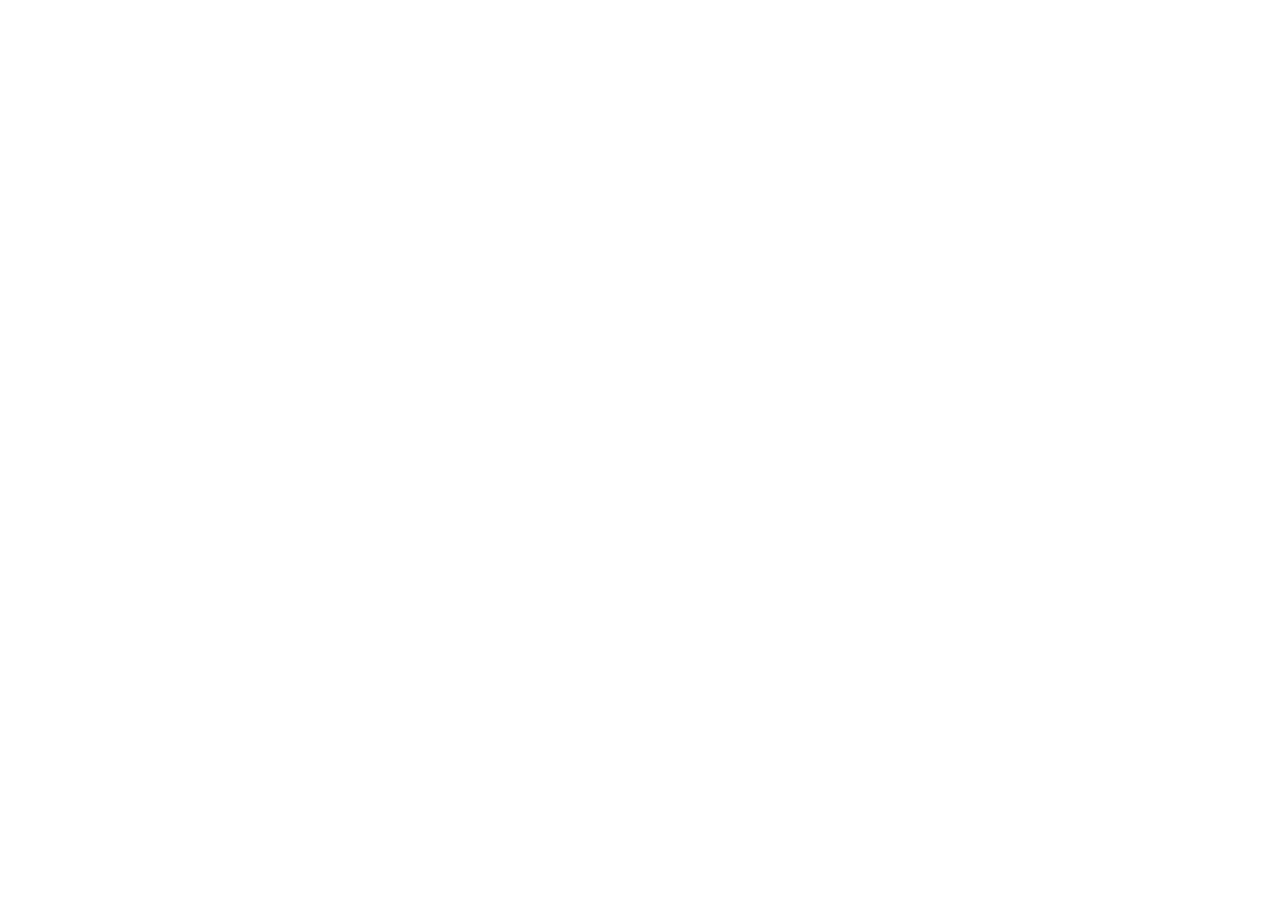
==== profile.html @ 198a17d9 "add profile html for the second page" ====
<!doctype html>
<html lang="en">
  <head>
    <meta charset="UTF-8" />
    <meta name="viewport" content="width=device-width, initial-scale=1.0" />
    <title>Midterm</title>
    <link rel="stylesheet" href="style.css" />
  </head>
  <body></body>
</html>
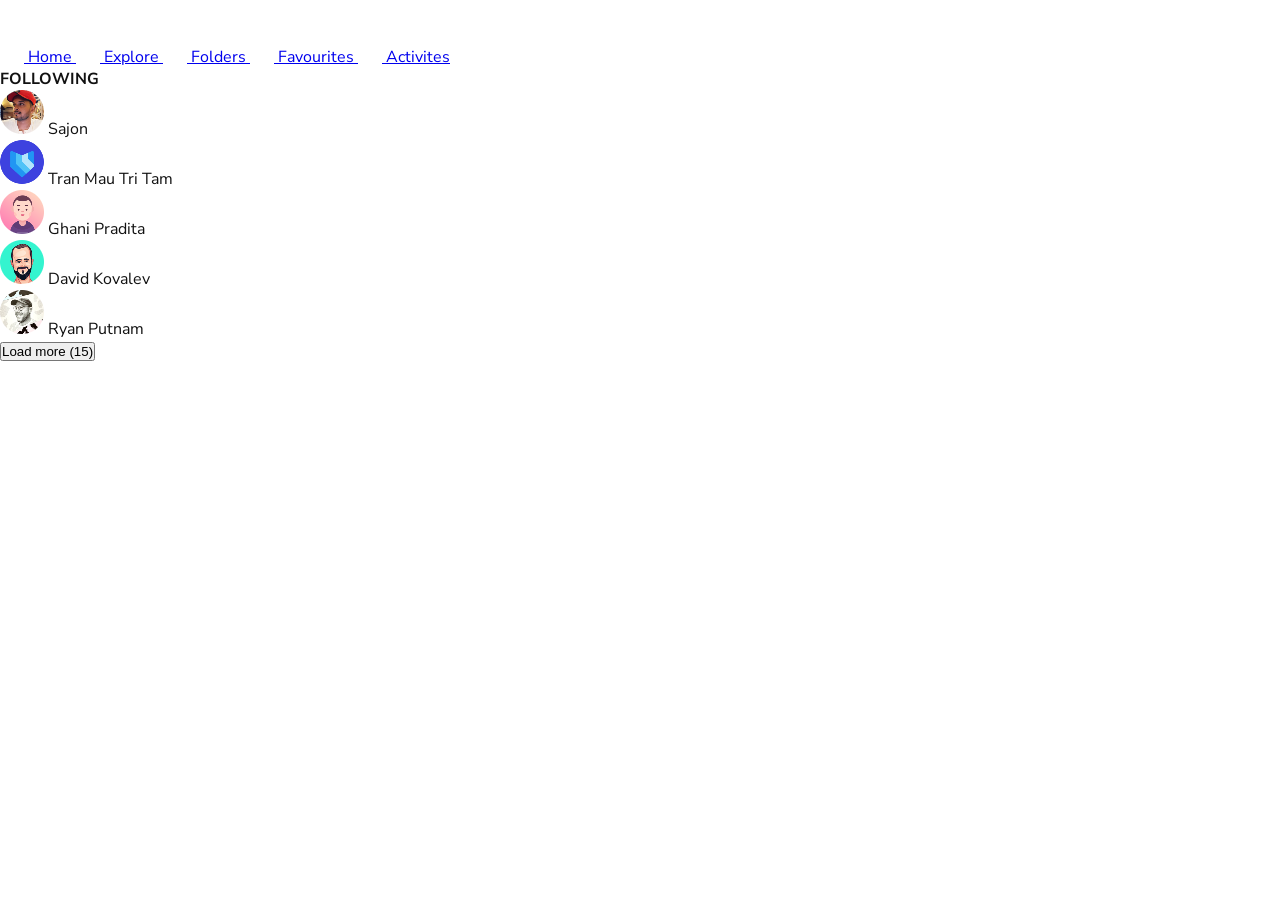
==== commit a17fbb88: "add aside structure within html for both pages" ====
--- a/profile.html
+++ b/profile.html
@@ -3,8 +3,82 @@
   <head>
     <meta charset="UTF-8" />
     <meta name="viewport" content="width=device-width, initial-scale=1.0" />
+    <meta
+      name="description"
+      content="Design.today - User Profile and Order History."
+    />
+    <meta name="keywords" content="design, profile, orders, history" />
+    <meta property="og:title" content="Design.today - Profile" />
+    <meta
+      property="og:description"
+      content="View your order history and account details."
+    />
+    <meta property="og:image" content="images/profile_photo.png" />
+    <meta property="og:url" content="https://www.design.today/profile" />
+    <meta property="og:type" content="website" />
     <title>Midterm</title>
+    <link rel="preconnect" href="https://fonts.googleapis.com" />
+    <link rel="preconnect" href="https://fonts.gstatic.com" crossorigin />
+    <link
+      href="https://fonts.googleapis.com/css2?family=Nunito+Sans:ital,opsz,wght@0,6..12,200..1000;1,6..12,200..1000&display=swap"
+      rel="stylesheet"
+    />
     <link rel="stylesheet" href="style.css" />
   </head>
-  <body></body>
+  <body>
+    <aside class="sidebar">
+      <div class="sidebar-header">
+        <img src="images/design.today.svg" alt="Design Today Logo" />
+        <img src="images/menu_icon.svg" alt="Menu" class="menu-icon" />
+      </div>
+      <nav class="sidebar-nav">
+        <a href="index.html" class="nav-item">
+          <img src="images/home_icon.svg" alt="Home" />
+          <span>Home</span>
+        </a>
+        <a href="#" class="nav-item">
+          <img src="images/explore_icon.svg" alt="Explore" />
+          <span>Explore</span>
+        </a>
+        <a href="#" class="nav-item">
+          <img src="images/folder_icon.svg" alt="Folders" />
+          <span>Folders</span>
+        </a>
+        <a href="#" class="nav-item">
+          <img src="images/favourites_icon.svg" alt="Favourites" />
+          <span>Favourites</span>
+        </a>
+        <a href="#" class="nav-item">
+          <img src="images/activities_icon.svg" alt="Activities" />
+          <span>Activites</span>
+        </a>
+      </nav>
+      <div class="sidebar-following">
+        <h4>FOLLOWING</h4>
+        <div class="following-list">
+          <div class="following-item">
+            <img src="images/following1.png" alt="Sajon" />
+            <span>Sajon</span>
+          </div>
+          <div class="following-item">
+            <img src="images/following2.png" alt="Tran Mau Tri Tam" />
+            <span>Tran Mau Tri Tam</span>
+          </div>
+          <div class="following-item">
+            <img src="images/following3.png" alt="Ghani Pradita" />
+            <span>Ghani Pradita</span>
+          </div>
+          <div class="following-item">
+            <img src="images/following4.png" alt="David Kovalev" />
+            <span>David Kovalev</span>
+          </div>
+          <div class="following-item">
+            <img src="images/following5.png" alt="Ryan Putnam" />
+            <span>Ryan Putnam</span>
+          </div>
+        </div>
+        <button class="load-more-btn">Load more (15)</button>
+      </div>
+    </aside>
+  </body>
 </html>
--- a/style.css
+++ b/style.css
@@ -0,0 +1,24 @@
+:root {
+  --white: #ffffff;
+  --pink: #ff2288;
+  --bg-light: #f8f8f8;
+  --dark-1: #111111;
+  --dark-2: #222222;
+  --gray-1: #f2f2f2;
+  --gray-2: #d8d8d8;
+  --gray-3: #fafafa;
+}
+
+* {
+  margin: 0;
+  padding: 0;
+  box-sizing: border-box;
+}
+
+body {
+  font-family: "Nunito Sans", sans-serif;
+  display: flex;
+  background-color: var(--white);
+  color: var(--dark-1);
+  min-height: 100vh;
+}
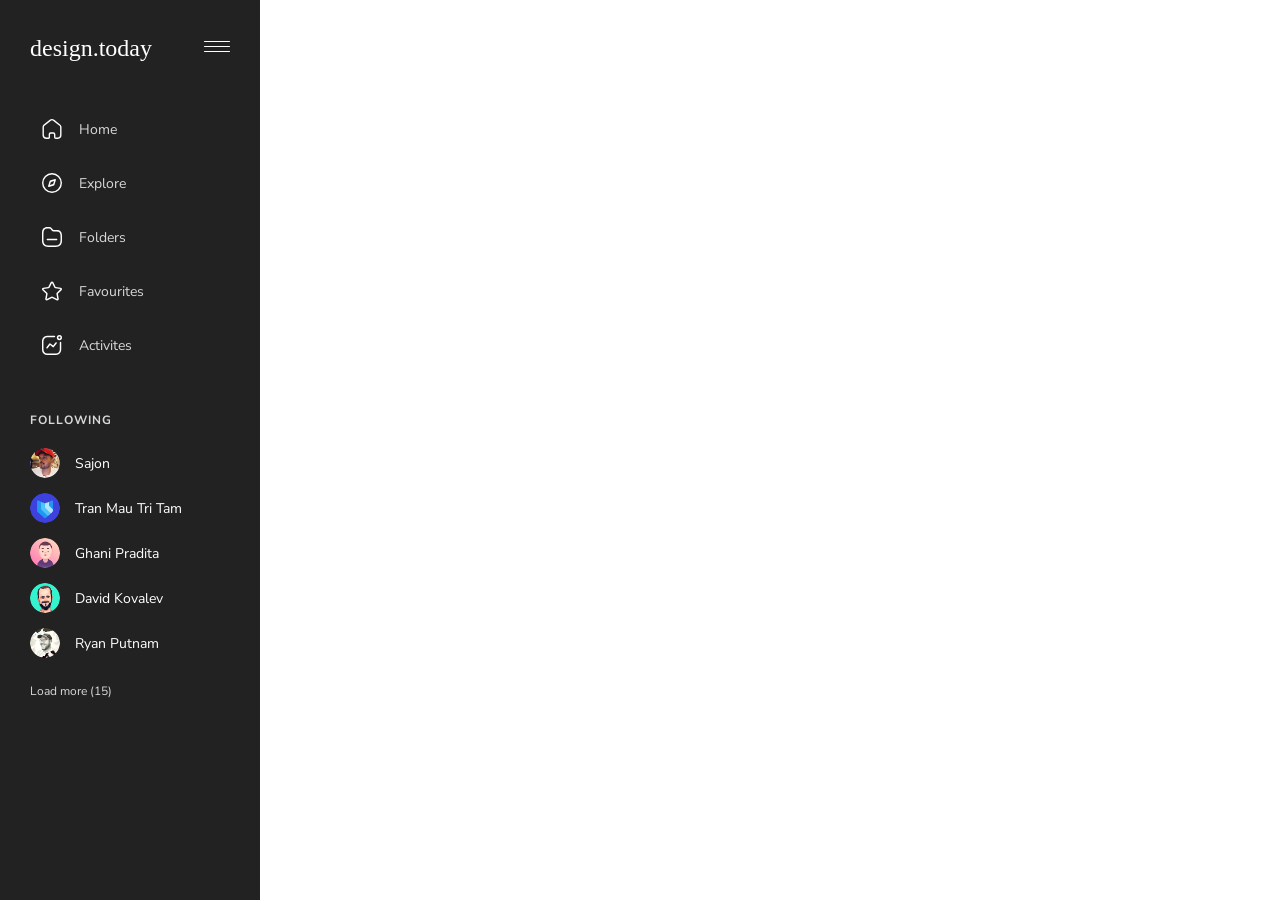
==== commit eb74f2d5: "add header structure for both pages" ====
--- a/profile.html
+++ b/profile.html
@@ -80,5 +80,29 @@
         <button class="load-more-btn">Load more (15)</button>
       </div>
     </aside>
+
+    <main class="main-content">
+      <header class="top-header">
+        <div class="search-bar">
+          <input type="text" placeholder="Search inspiration" />
+          <img src="images/search_icon.svg" alt="Search" />
+        </div>
+        <div class="header-actions">
+          <span class="go-pro">GO PRO!</span>
+          <div class="icon-badge-wrapper">
+            <img src="images/mail_icon.svg" alt="Mail" />
+            <span class="pink-dot"></span>
+          </div>
+          <div class="icon-badge-wrapper">
+            <img src="images/notification_icon.svg" alt="Notifications" />
+            <span class="pink-dot"></span>
+          </div>
+          <a href="index.html" class="profile-link vector-profile">
+            <img src="images/profile.svg" alt="Profile Vector" />
+          </a>
+          <button class="upload-btn">UPLOAD</button>
+        </div>
+      </header>
+    </main>
   </body>
 </html>
--- a/style.css
+++ b/style.css
@@ -19,6 +19,103 @@
   font-family: "Nunito Sans", sans-serif;
   display: flex;
   background-color: var(--white);
-  color: var(--dark-1);
+  color: var(--dark-2);
   min-height: 100vh;
 }
+
+a {
+  text-decoration: none;
+  color: inherit;
+}
+
+.sidebar {
+  width: 260px;
+  background-color: var(--dark-2);
+  color: var(--white);
+  display: flex;
+  flex-direction: column;
+  padding: 30px 0;
+  flex-shrink: 0;
+  position: fixed;
+  top: 0;
+  left: 0;
+  height: 100vh;
+  overflow-y: auto;
+}
+
+.sidebar::-webkit-scrollbar {
+  display: none;
+}
+
+.sidebar-header {
+  display: flex;
+  justify-content: space-between;
+  align-items: center;
+  padding: 0 30px;
+  margin-bottom: 40px;
+}
+
+.menu-icon {
+  cursor: pointer;
+}
+
+.sidebar-nav {
+  display: flex;
+  flex-direction: column;
+  margin-bottom: 40px;
+}
+
+.nav-item {
+  display: flex;
+  align-items: center;
+  padding: 15px 25px;
+  gap: 15px;
+  font-size: 14px;
+  transition: 0.3s;
+  color: var(--gray-2);
+  margin: 0 15px;
+  border-radius: 10px;
+}
+
+.nav-item:hover,
+.nav-item.active {
+  background-color: var(--pink);
+  color: var(--white);
+}
+
+.sidebar-following {
+  padding: 0 30px;
+}
+
+.sidebar-following h4 {
+  font-size: 12px;
+  color: var(--gray-2);
+  margin-bottom: 20px;
+  letter-spacing: 1px;
+}
+
+.following-item {
+  display: flex;
+  align-items: center;
+  gap: 15px;
+  margin-bottom: 15px;
+  font-size: 14px;
+  cursor: pointer;
+}
+
+.following-item img {
+  width: 30px;
+  height: 30px;
+  border-radius: 50%;
+}
+
+.load-more-btn {
+  background: none;
+  border: none;
+  color: var(--gray-2);
+  font-family: "Nunito Sans", sans-serif;
+  cursor: pointer;
+  font-size: 12px;
+  margin-top: 10px;
+  text-align: left;
+}
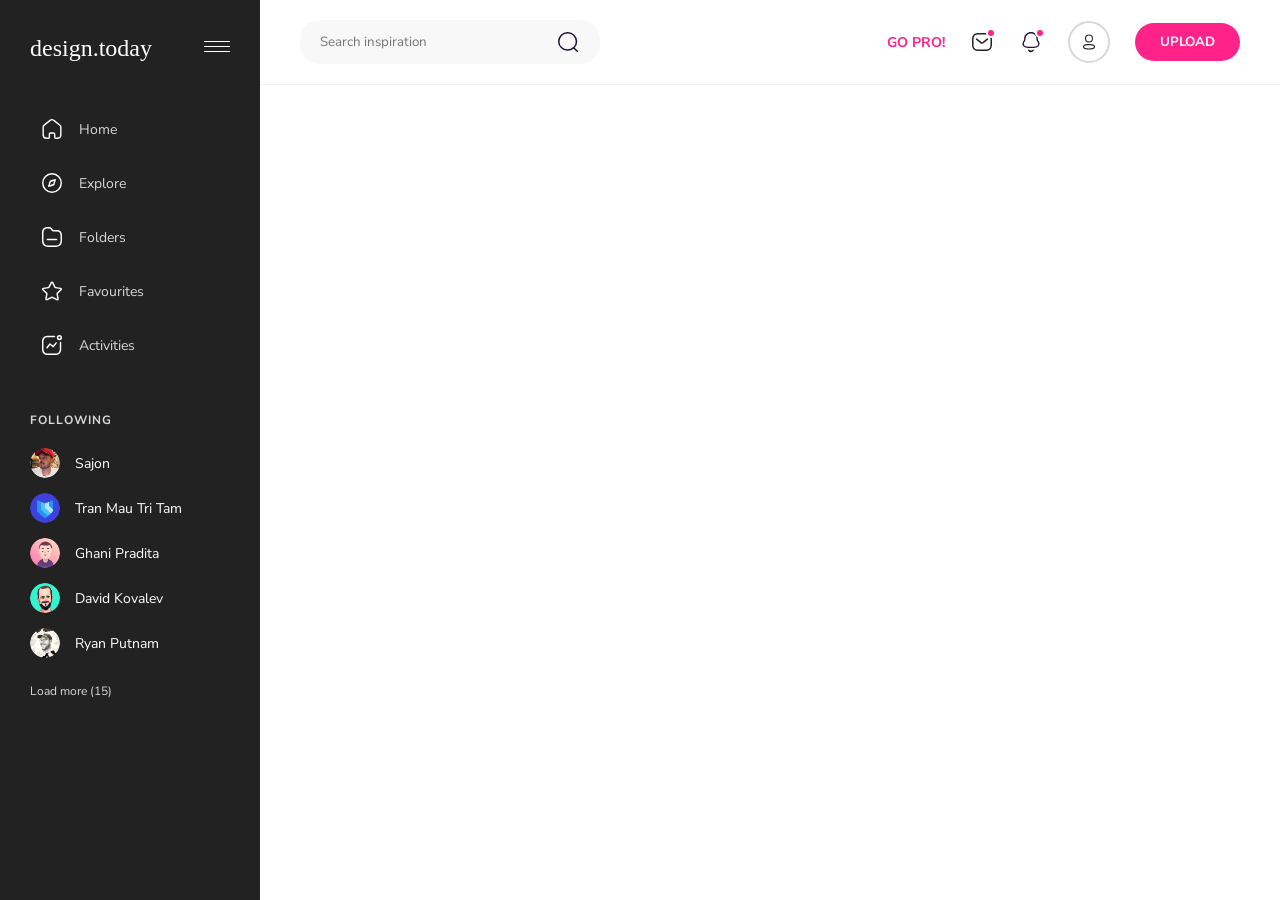
==== commit c669bbe3: "add styles for header and change its structure in the main page" ====
--- a/profile.html
+++ b/profile.html
@@ -50,7 +50,7 @@
         </a>
         <a href="#" class="nav-item">
           <img src="images/activities_icon.svg" alt="Activities" />
-          <span>Activites</span>
+          <span>Activities</span>
         </a>
       </nav>
       <div class="sidebar-following">
--- a/style.css
+++ b/style.css
@@ -119,3 +119,102 @@
   margin-top: 10px;
   text-align: left;
 }
+
+.main-content {
+  flex-grow: 1;
+  display: flex;
+  flex-direction: column;
+  overflow-x: hidden;
+  margin-left: 260px;
+}
+
+.top-header {
+  display: flex;
+  justify-content: space-between;
+  align-items: center;
+  padding: 20px 40px;
+  border-bottom: 1px solid var(--gray-1);
+}
+
+.search-bar {
+  display: flex;
+  align-items: center;
+  background-color: var(--bg-light);
+  border-radius: 20px;
+  padding: 10px 20px;
+  width: 300px;
+}
+
+.search-bar input {
+  border: none;
+  background: none;
+  outline: none;
+  font-family: "Nunito Sans", sans-serif;
+  flex-grow: 1;
+}
+
+.header-actions {
+  display: flex;
+  align-items: center;
+  gap: 25px;
+}
+
+.go-pro {
+  color: var(--pink);
+  font-weight: 700;
+  font-size: 14px;
+  cursor: pointer;
+}
+
+.profile-photo {
+  width: 40px;
+  height: 40px;
+  border-radius: 50%;
+  cursor: pointer;
+}
+
+.upload-btn {
+  background-color: var(--pink);
+  color: var(--white);
+  border: none;
+  padding: 10px 25px;
+  border-radius: 20px;
+  font-family: "Nunito Sans", sans-serif;
+  font-weight: 700;
+  cursor: pointer;
+}
+
+.icon-badge-wrapper {
+  position: relative;
+  display: flex;
+  align-items: center;
+  justify-content: center;
+  cursor: pointer;
+}
+
+.pink-dot {
+  position: absolute;
+  top: -2px;
+  right: -2px;
+  width: 10px;
+  height: 10px;
+  background-color: var(--pink);
+  border-radius: 50%;
+  border: 2px solid var(--white);
+}
+
+.vector-profile {
+  width: 42px;
+  height: 42px;
+  border-radius: 50%;
+  border: 2px solid var(--gray-2);
+  display: flex;
+  align-items: center;
+  justify-content: center;
+  cursor: pointer;
+}
+
+.vector-profile img {
+  width: 18px;
+  height: 18px;
+}
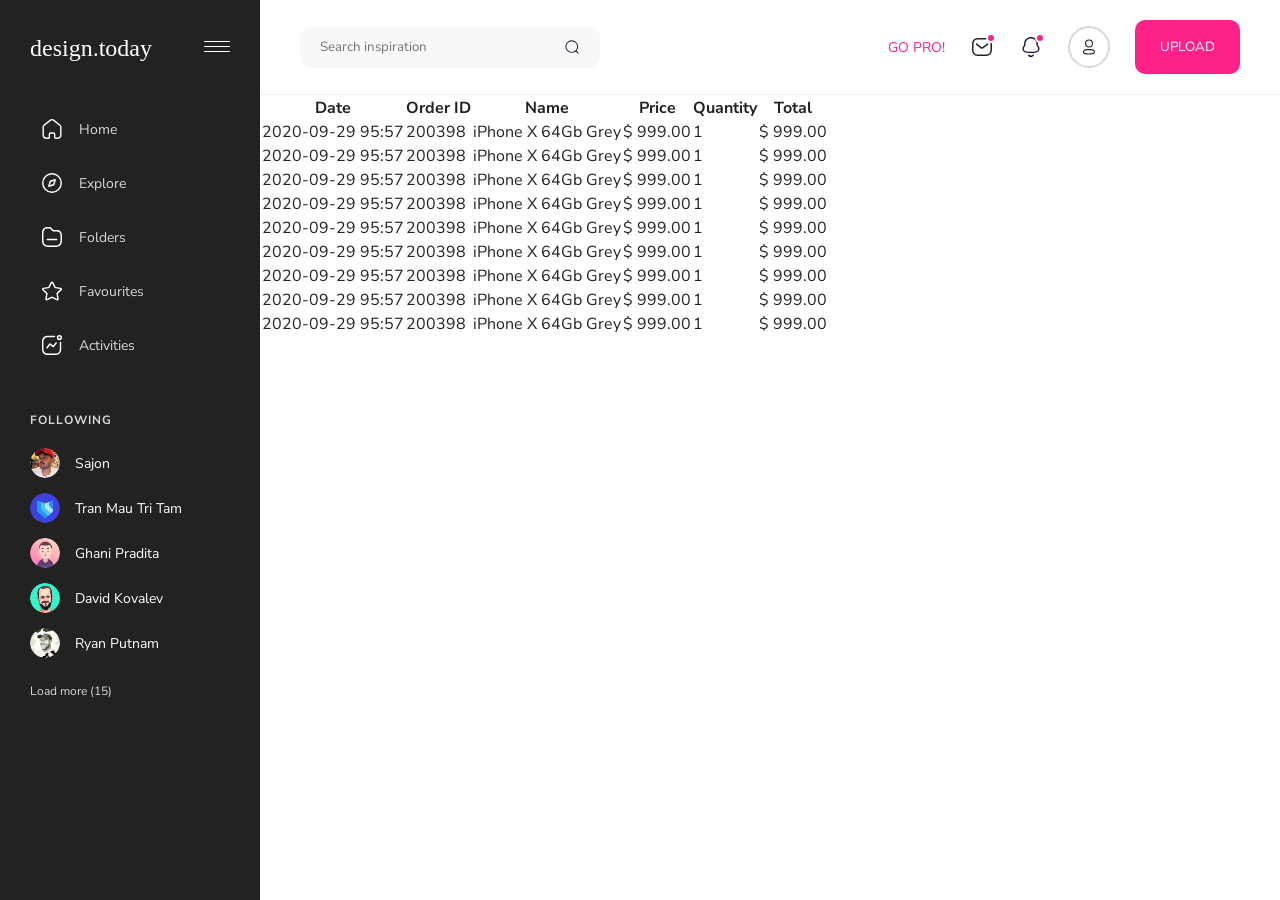
==== commit f2ac0b84: "add a table section for the profile page" ====
--- a/profile.html
+++ b/profile.html
@@ -103,6 +103,97 @@
           <button class="upload-btn">UPLOAD</button>
         </div>
       </header>
+
+      <section class="table-section">
+        <div class="table-wrapper">
+          <table class="orders-table">
+            <thead>
+              <tr>
+                <th>Date</th>
+                <th>Order ID</th>
+                <th>Name</th>
+                <th>Price</th>
+                <th>Quantity</th>
+                <th>Total</th>
+              </tr>
+            </thead>
+            <tbody>
+              <tr>
+                <td>2020-09-29 95:57</td>
+                <td>200398</td>
+                <td>iPhone X 64Gb Grey</td>
+                <td>$ 999.00</td>
+                <td>1</td>
+                <td>$ 999.00</td>
+              </tr>
+              <tr>
+                <td>2020-09-29 95:57</td>
+                <td>200398</td>
+                <td>iPhone X 64Gb Grey</td>
+                <td>$ 999.00</td>
+                <td>1</td>
+                <td>$ 999.00</td>
+              </tr>
+              <tr>
+                <td>2020-09-29 95:57</td>
+                <td>200398</td>
+                <td>iPhone X 64Gb Grey</td>
+                <td>$ 999.00</td>
+                <td>1</td>
+                <td>$ 999.00</td>
+              </tr>
+              <tr class="highlighted-row-bg">
+                <td>2020-09-29 95:57</td>
+                <td>200398</td>
+                <td>iPhone X 64Gb Grey</td>
+                <td>$ 999.00</td>
+                <td>1</td>
+                <td>$ 999.00</td>
+              </tr>
+              <tr>
+                <td>2020-09-29 95:57</td>
+                <td>200398</td>
+                <td>iPhone X 64Gb Grey</td>
+                <td>$ 999.00</td>
+                <td>1</td>
+                <td>$ 999.00</td>
+              </tr>
+              <tr>
+                <td>2020-09-29 95:57</td>
+                <td>200398</td>
+                <td>iPhone X 64Gb Grey</td>
+                <td>$ 999.00</td>
+                <td>1</td>
+                <td>$ 999.00</td>
+              </tr>
+              <tr class="highlighted-row-text">
+                <td>2020-09-29 95:57</td>
+                <td>200398</td>
+                <td>iPhone X 64Gb Grey</td>
+                <td>$ 999.00</td>
+                <td>1</td>
+                <td>$ 999.00</td>
+              </tr>
+              <tr>
+                <td>2020-09-29 95:57</td>
+                <td>200398</td>
+                <td>iPhone X 64Gb Grey</td>
+                <td>$ 999.00</td>
+                <td>1</td>
+                <td>$ 999.00</td>
+              </tr>
+              <tr>
+                <td>2020-09-29 95:57</td>
+                <td>200398</td>
+                <td>iPhone X 64Gb Grey</td>
+                <td>$ 999.00</td>
+                <td>1</td>
+                <td>$ 999.00</td>
+              </tr>
+            </tbody>
+          </table>
+        </div>
+      </section>
     </main>
   </body>
 </html>
--- a/style.css
+++ b/style.css
@@ -140,9 +140,13 @@
   display: flex;
   align-items: center;
   background-color: var(--bg-light);
-  border-radius: 20px;
-  padding: 10px 20px;
+  border-radius: 12px;
+  padding: 12px 20px;
   width: 300px;
+  img {
+    width: 16px;
+    height: 16px;
+  }
 }
 
 .search-bar input {
@@ -161,7 +165,7 @@
 
 .go-pro {
   color: var(--pink);
-  font-weight: 700;
+  font-weight: 400;
   font-size: 14px;
   cursor: pointer;
 }
@@ -177,10 +181,10 @@
   background-color: var(--pink);
   color: var(--white);
   border: none;
-  padding: 10px 25px;
-  border-radius: 20px;
-  font-family: "Nunito Sans", sans-serif;
-  font-weight: 700;
+  padding: 18px 25px;
+  border-radius: 10px;
+  font-family: "Nunito Sans", sans-serif;
+  font-weight: 400;
   cursor: pointer;
 }
 
@@ -218,3 +222,277 @@
   width: 18px;
   height: 18px;
 }
+
+.gallery-section {
+  padding: 40px;
+}
+
+.filters-container {
+  display: flex;
+  justify-content: space-between;
+  align-items: center;
+  margin-bottom: 30px;
+}
+
+.category-tabs {
+  display: flex;
+  gap: 15px;
+}
+
+.tab {
+  background: none;
+  border: none;
+  font-family: "Nunito Sans", sans-serif;
+  font-size: 14px;
+  color: var(--dark-2);
+  cursor: pointer;
+  padding: 13px 15px;
+  border-radius: 10px;
+  transition: 0.3s;
+}
+
+.tab.active-tab,
+.tab:hover {
+  background-color: var(--gray-1);
+}
+
+.filter-btn {
+  display: flex;
+  align-items: center;
+  gap: 10px;
+  background: none;
+  border: 1px solid var(--gray-2);
+  padding: 10px 18px;
+  border-radius: 12px;
+  cursor: pointer;
+  font-family: "Nunito Sans", sans-serif;
+}
+
+.grid-container {
+  display: grid;
+  grid-template-columns: repeat(auto-fill, minmax(280px, 1fr));
+  gap: 30px;
+}
+
+.card {
+  cursor: pointer;
+}
+
+.card-image-wrapper {
+  position: relative;
+  border-radius: 15px;
+  overflow: hidden;
+  margin-bottom: 10px;
+}
+
+.card-img {
+  width: 100%;
+  display: block;
+  border-radius: 15px;
+  transition: transform 0.3s ease;
+}
+
+.card-hover-actions {
+  position: absolute;
+  top: 15px;
+  left: 15px;
+  display: flex;
+  flex-direction: column;
+  gap: 10px;
+  opacity: 0;
+  transition: opacity 0.3s ease;
+}
+
+.hover-icon {
+  background-color: rgba(255, 255, 255, 0.9);
+  width: 36px;
+  height: 36px;
+  border-radius: 12px;
+  display: flex;
+  align-items: center;
+  justify-content: center;
+  box-shadow: 0 2px 10px rgba(0, 0, 0, 0.05);
+}
+
+.card-image-wrapper:hover .card-hover-actions {
+  opacity: 1;
+}
+
+.card-title {
+  font-size: 14px;
+  font-weight: 600;
+}
+
+.load-more-center {
+  display: flex;
+  justify-content: center;
+  margin-top: 40px;
+}
+
+.main-load-btn {
+  background-color: var(--gray-1);
+  color: var(--dark-2);
+  border: none;
+  padding: 15px 0;
+  width: 100%;
+  max-width: 350px;
+  border-radius: 12px;
+  font-family: "Nunito Sans", sans-serif;
+  font-weight: 400;
+  font-size: 14px;
+  cursor: pointer;
+  transition: 0.3s;
+}
+
+.main-load-btn:hover {
+  background-color: var(--gray-2);
+}
+
+.top-designers-section {
+  padding: 40px;
+  border-top: 1px solid var(--gray-1);
+  background-color: var(--gray-3);
+}
+
+.top-designers-header {
+  display: flex;
+  justify-content: space-between;
+  align-items: center;
+  margin-bottom: 30px;
+}
+
+.top-designers-header h2 {
+  font-size: 30px;
+  font-weight: 700;
+  color: var(--dark-2);
+}
+
+.top-designers-header a {
+  color: var(--gray-2);
+  font-size: 14px;
+  font-weight: 400;
+  transition: 0.3s;
+}
+
+.top-designers-header a:hover {
+  color: var(--dark-2);
+}
+
+.designers-list {
+  display: flex;
+  justify-content: space-between;
+  gap: 20px;
+  overflow-x: auto;
+  padding-bottom: 10px;
+}
+
+.designers-list::-webkit-scrollbar {
+  display: none;
+}
+
+.designer-card {
+  background: none;
+  padding: 0;
+  text-align: center;
+  min-width: 130px;
+  flex: 1;
+  display: flex;
+  flex-direction: column;
+  align-items: center;
+}
+
+.designer-card img {
+  width: 95px;
+  height: 95px;
+  border-radius: 50%;
+  object-fit: cover;
+  margin-bottom: 14px;
+}
+
+.designer-card h4 {
+  font-size: 14px;
+  font-weight: 600;
+  margin-bottom: 4px;
+  line-height: 1.3;
+  color: var(--dark-2);
+}
+
+.designer-card p {
+  font-size: 11px;
+  color: var(--gray-2);
+  margin-bottom: 15px;
+}
+
+.follow-btn {
+  background-color: var(--white);
+  border: 1px solid var(--gray-2);
+  padding: 8px 0;
+  width: 100%;
+  max-width: 100px;
+  border-radius: 8px;
+  font-family: "Nunito Sans", sans-serif;
+  font-size: 12px;
+  font-weight: 600;
+  color: var(--dark-2);
+  cursor: pointer;
+  transition: 0.3s;
+}
+
+.follow-btn:hover {
+  border-color: var(--dark-2);
+}
+
+.following-state {
+  background-color: var(--gray-1);
+  border: none;
+  color: var(--dark-2);
+}
+
+.following-state:hover {
+  background-color: var(--gray-2);
+}
+
+.footer {
+  padding: 50px 40px 30px 40px;
+  border-top: 1px solid var(--gray-1);
+}
+
+.footer-links {
+  display: flex;
+  justify-content: space-between;
+  flex-wrap: wrap;
+  margin-bottom: 50px;
+}
+
+.footer-col {
+  display: flex;
+  flex-direction: column;
+  gap: 15px;
+  min-width: 150px;
+}
+
+.footer-col a {
+  font-size: 14px;
+  color: var(--dark-2);
+}
+
+.footer-col a:hover {
+  color: var(--pink);
+}
+
+.footer-bottom {
+  display: flex;
+  justify-content: space-between;
+  align-items: center;
+  padding-top: 25px;
+  border-top: 1px solid var(--gray-1);
+}
+
+.social-icons {
+  display: flex;
+  gap: 15px;
+}
+
+.footer-logo {
+  font-size: 14px;
+}
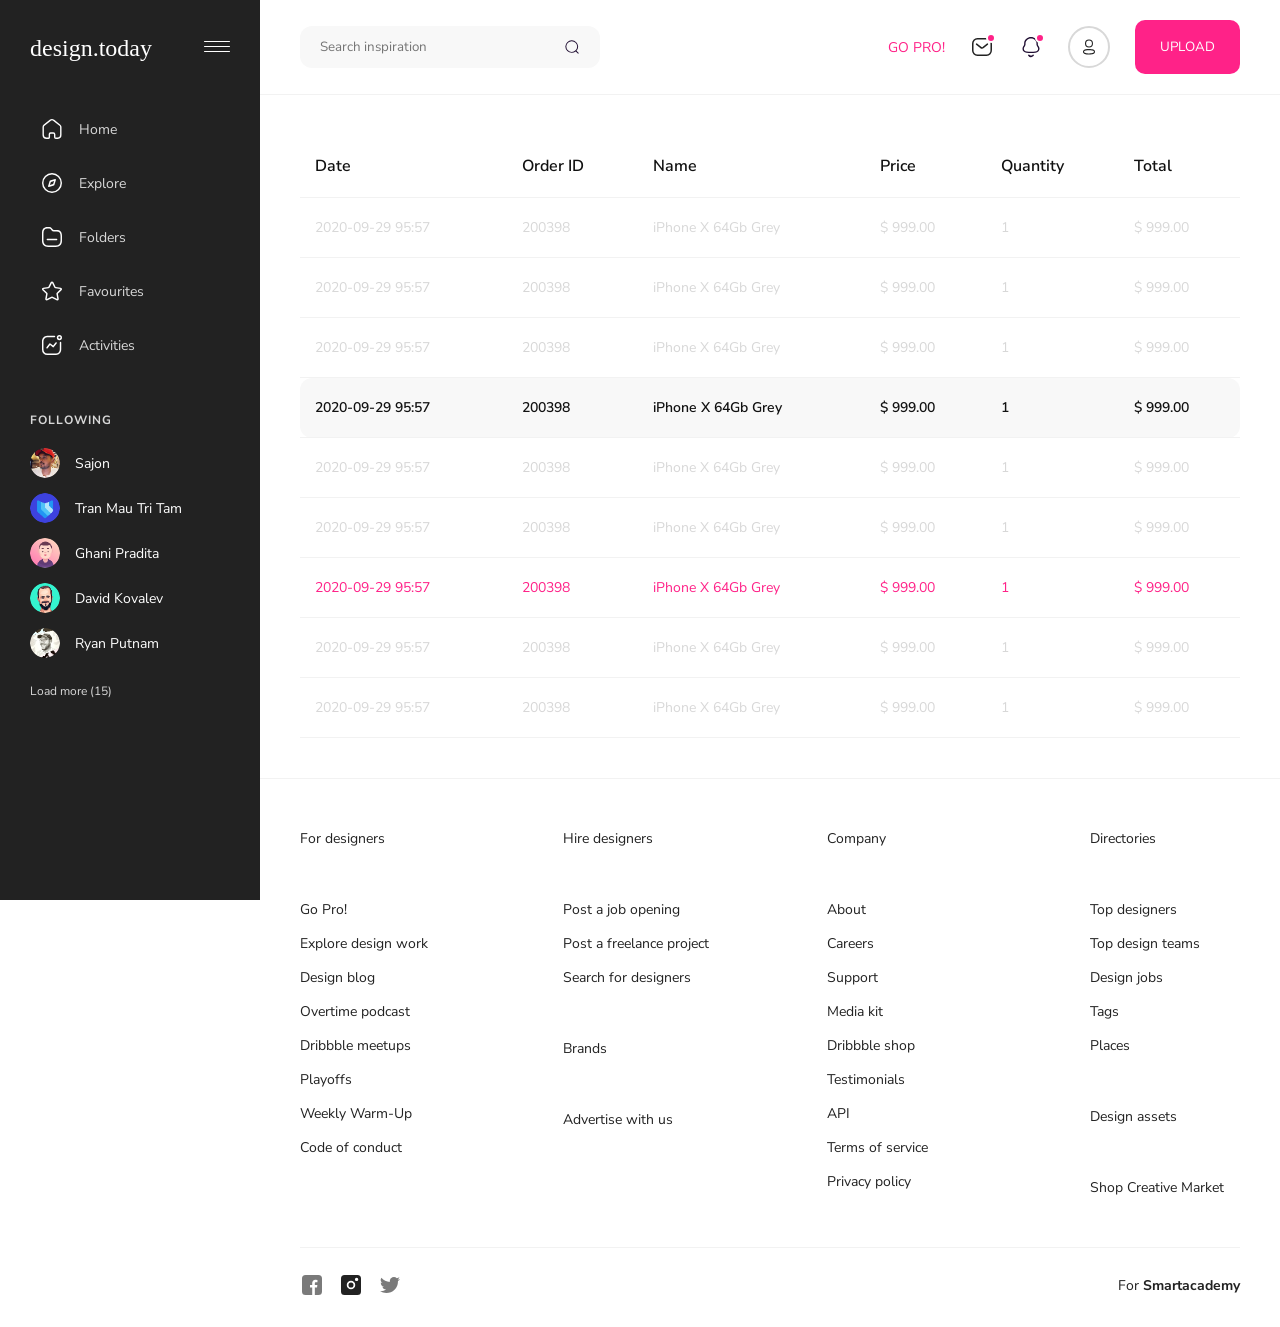
==== commit a43b4cf0: "add same footer for the second page" ====
--- a/profile.html
+++ b/profile.html
@@ -194,6 +194,68 @@
           </table>
         </div>
       </section>
+
+      <footer class="footer">
+        <div class="footer-links">
+          <div class="footer-col">
+            <a href="#">For designers</a>
+            <br />
+            <a href="#">Go Pro!</a>
+            <a href="#">Explore design work</a>
+            <a href="#">Design blog</a>
+            <a href="#">Overtime podcast</a>
+            <a href="#">Dribbble meetups</a>
+            <a href="#">Playoffs</a>
+            <a href="#">Weekly Warm-Up</a>
+            <a href="#">Code of conduct</a>
+          </div>
+          <div class="footer-col">
+            <a href="#">Hire designers</a>
+            <br />
+            <a href="#">Post a job opening</a>
+            <a href="#">Post a freelance project</a>
+            <a href="#">Search for designers</a>
+            <br />
+            <a href="#">Brands</a>
+            <br />
+            <a href="#">Advertise with us</a>
+          </div>
+          <div class="footer-col">
+            <a href="#">Company</a>
+            <br />
+            <a href="#">About</a>
+            <a href="#">Careers</a>
+            <a href="#">Support</a>
+            <a href="#">Media kit</a>
+            <a href="#">Dribbble shop</a>
+            <a href="#">Testimonials</a>
+            <a href="#">API</a>
+            <a href="#">Terms of service</a>
+            <a href="#">Privacy policy</a>
+          </div>
+          <div class="footer-col">
+            <a href="#">Directories</a>
+            <br />
+            <a href="#">Top designers</a>
+            <a href="#">Top design teams</a>
+            <a href="#">Design jobs</a>
+            <a href="#">Tags</a>
+            <a href="#">Places</a>
+            <br />
+            <a href="#">Design assets</a>
+            <br />
+            <a href="#">Shop Creative Market</a>
+          </div>
+        </div>
+        <div class="footer-bottom">
+          <div class="social-icons">
+            <img src="images/facebook_icon.svg" alt="Facebook" />
+            <img src="images/instagram_icon.svg" alt="Instagram" />
+            <img src="images/twitter_icon.svg" alt="Twitter" />
+          </div>
+          <div class="footer-logo">For <strong>Smartacademy</strong></div>
+        </div>
+      </footer>
     </main>
   </body>
 </html>
--- a/style.css
+++ b/style.css
@@ -496,3 +496,60 @@
 .footer-logo {
   font-size: 14px;
 }
+
+.table-section {
+  padding: 40px;
+}
+
+.table-wrapper {
+  width: 100%;
+  overflow-x: auto;
+}
+
+.orders-table {
+  width: 100%;
+  border-collapse: collapse;
+  text-align: left;
+}
+
+.orders-table th {
+  padding: 20px 15px;
+  font-weight: 600;
+  color: var(--dark-1);
+  border-bottom: 1px solid var(--gray-1);
+}
+
+.orders-table td {
+  padding: 20px 15px;
+  color: var(--gray-2);
+  font-size: 14px;
+  border-bottom: 1px solid var(--gray-1);
+}
+
+.orders-table tbody tr:hover {
+  background-color: var(--bg-light);
+  cursor: pointer;
+}
+
+.orders-table tr.highlighted-row-bg td:first-child {
+  border-top-left-radius: 12px;
+  border-bottom-left-radius: 12px;
+}
+
+.orders-table tr.highlighted-row-bg td:last-child {
+  border-top-right-radius: 12px;
+  border-bottom-right-radius: 12px;
+}
+
+.highlighted-row-bg {
+  background-color: var(--bg-light);
+}
+
+.highlighted-row-bg td {
+  color: var(--dark-1);
+  font-weight: 600;
+}
+
+.highlighted-row-text td {
+  color: var(--pink);
+}
